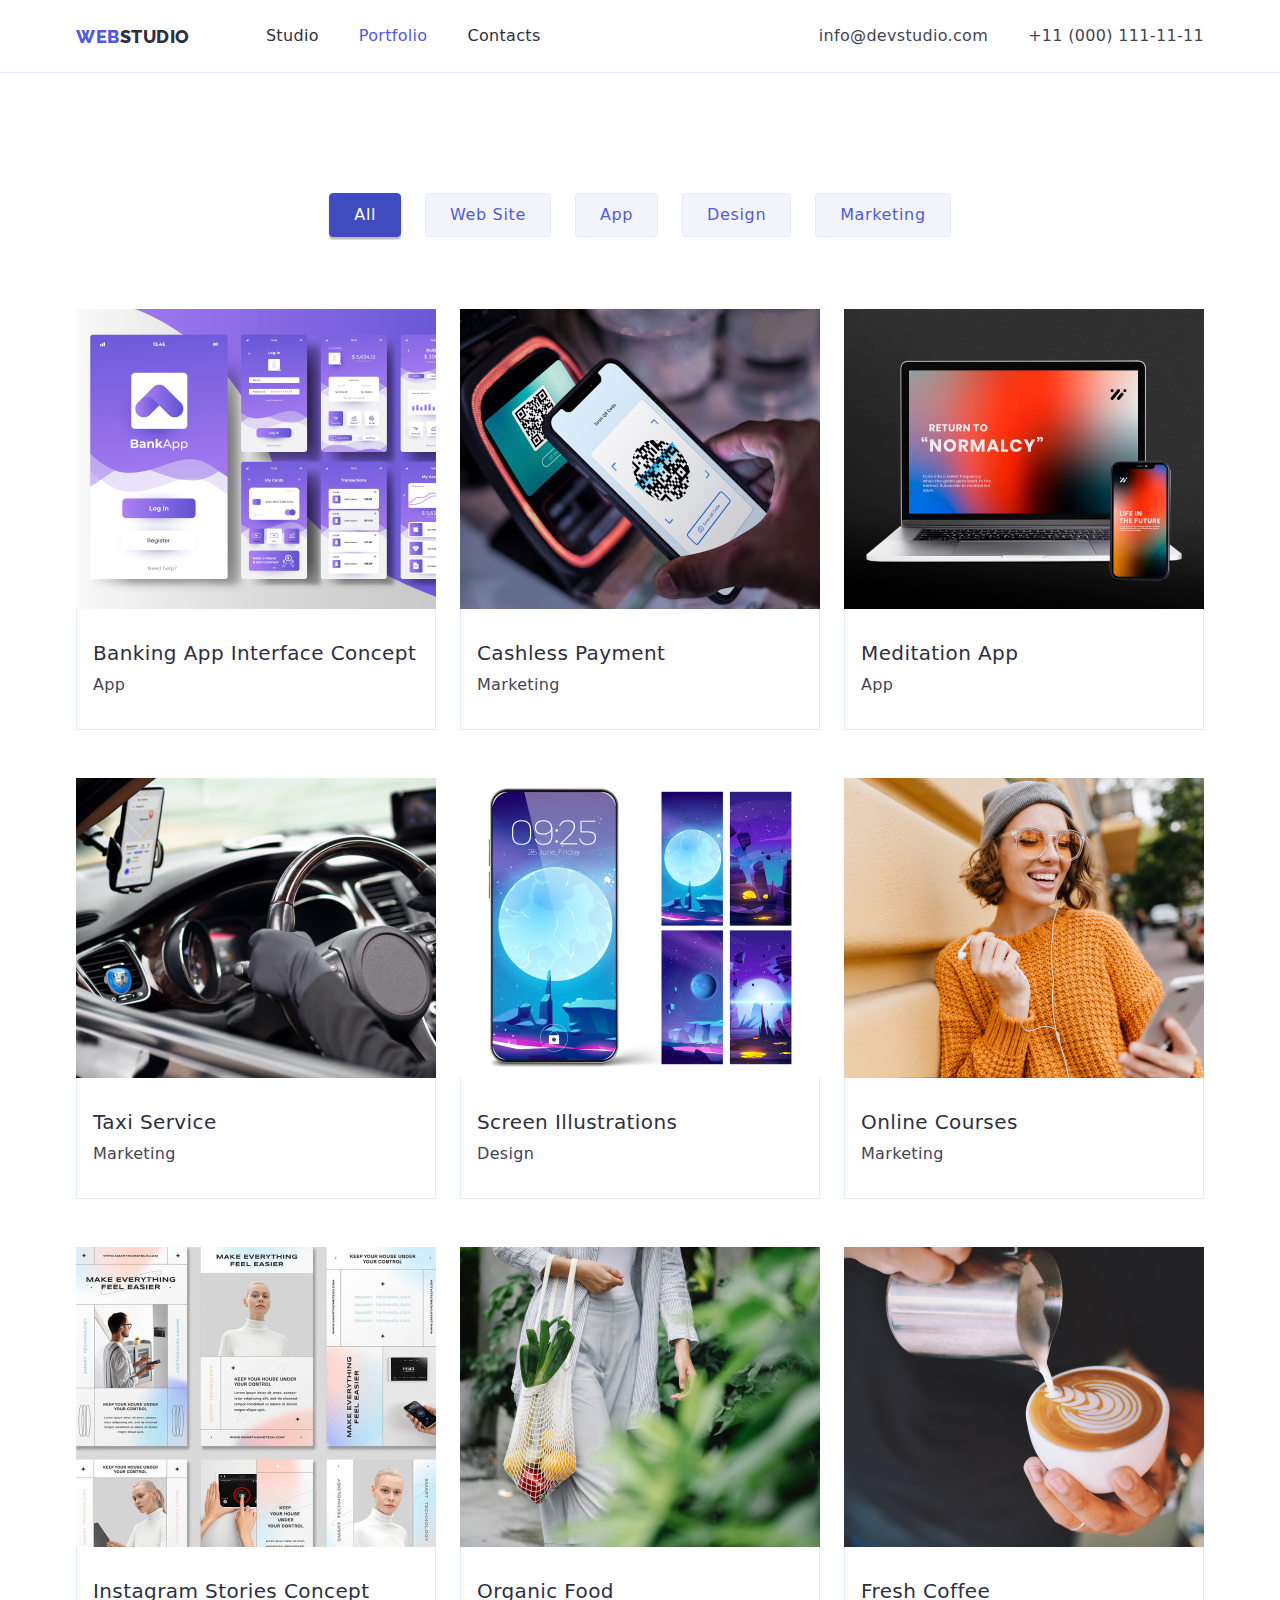
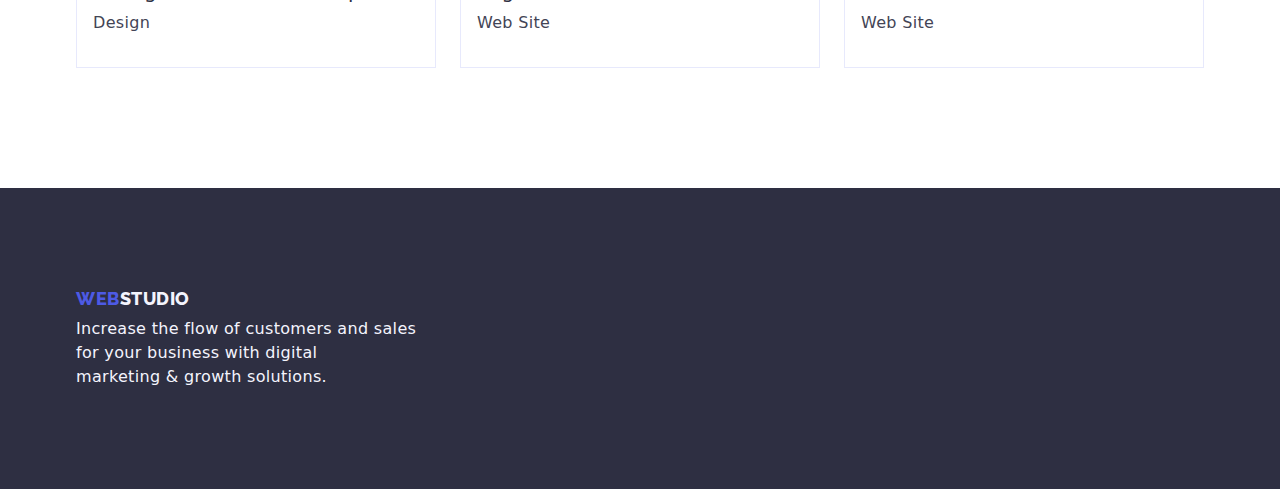
==== portfolio.html @ 50c2fc2b "Homework 4 draft" ====
<!DOCTYPE html>
<link lang="en">
<link>
   <meta charset="UTF-8">
   <meta name="viewport" content="width=device-width>, initial-scale=1.0">
   <title>Homework 3</title>
   <!--Fonts-->
       <!--CSS-->
   <link rel="stylesheet" href="./css/styles.css"/>
   <link href="https://fonts.googleapis.com/css2?family=Raleway:wght@800&family=Roboto:wght@400;500;700;900&display=swap" rel="stylesheet"/>
   <link rel="stylesheet" href="https://cdnjs.cloudflare.com/ajax/libs/modern-normalize/2.0.0/modern-normalize.min.css"/>
</head>
<body>
    <!-- header part-->
    <body>
    <!--header part-->
    <header class="header header-container">
        <div class="container header-container">
         <!--navigation part-->
            <nav class="header-navigation">
            <a class="header-logo links" href="./index.html" class="link-logo">
            <span class="web-logo">WEB</span><span class="studio-logo">STUDIO</span>
        </a> 

        <ul class="header-list lists">
            <li class="header-item">
                <a class="header-link links" href="./index.html">Studio</a></li>
            <li class="header-item">
                <a class="header-link links current" href="./portfolio.html">Portfolio</a></li>
            <li class="header-item">
                <a class="header-link links" href="#">Contacts</a></li>
        </ul>
    </nav>

   <ul class="header-contact lists">
       <li>
           <a class="header-contacts-link links" href="mailto:info@devstudio.com">info@devstudio.com</a>
       </li>
       <li>
           <a class="header-contacts-link links" href="tel:+110001111111">+11 (000) 111-11-11</a>
       </li>
    </ul>
 </div>
</header>

<!--main section part-->
<main>
   <section class="section">
    <div class="container filter-container">
        <ul class="filter lists">
               <li><button class="filter-item currently" type="button">All</button></li>
               <li><button class="filter-item" type="button">Web Site</button></li>
               <li><button class="filter-item" type="button">App</button></li>
               <li><button class="filter-item" type="button">Design</button></li>
               <li><button class="filter-item" type="button">Marketing</button></li>
        </ul>
        <ul class="portfolio lists">
            <li class="portfolio-item">
                <img src="./images/project-card-1.jpg" alt="Banking App Interface" width="360" height="300"/>
                <div class="portfolio-description">
                    <h3 class="portfolio-title titles">Banking App Interface Concept</h3>
                    <p class="portfolio-bottom-text bottom-text">App</p>
                </div>
            </li>
            <li class="portfolio-item">
                <img src="./images/project-card-2.jpg" alt="Cashless Payment" width="360" height="300"/>
                <div class="portfolio-description">
                    <h3 class="portfolio-title titles">Cashless Payment</h3>
                    <p class="portfolio-bottom-text bottom-text">Marketing</p>
                </div>
            </li>
             <li class="portfolio-item">
                <img src="./images/project-card-3.jpg" alt="Meditation App" width="360" height="300"/>
                <div class="portfolio-description">
                    <h3 class="portfolio-title titles">Meditation App</h3>
                    <p class="portfolio-bottom-text bottom-text">App</p>
                </div>
            </li>

            <li class="portfolio-item">
                <img src="./images/project-card-4.jpg" alt="Taxi Service" width="360" height="300"/>
                <div class="portfolio-description">
                    <h3 class="portfolio-title titles">Taxi Service</h3>
                    <p class="portfolio-bottom-text bottom-text">Marketing</p>
                </div>
            </li>
            <li class="portfolio-item">
                <img src="./images/project-card-5.jpg" alt="Screen Illustrations" width="360" height="300"/>
                <div class="portfolio-description">
                    <h3 class="portfolio-title titles">Screen Illustrations</h3>
                    <p class="portfolio-bottom-text bottom-text">Design</p>
                </div>
            </li>
            <li class="portfolio-item">
                <img src="./images/project-card-6.jpg" alt="Online Courses" width="360 height=300"/>
                <div class="portfolio-description">
                    <h3 class="portfolio-title titles">Online Courses</h3>
                    <p class="portfolio-bottom-text bottom-text">Marketing</p>
                </div>
            </li>

            <li class="portfolio-item">
                <img src="./images/project-card-7.jpg" alt="Instagram Stories Concept" width="360" height="300"/>
                <div class="portfolio-description">
                    <h3 class="portfolio-title titles">Instagram Stories Concept</h3>
                    <p class="portfolio-bottom-text bottom-text">Design</p>
                </div>
            </li>
            <li class="portfolio-item">
                <img src="./images/project-card-8.jpg" alt="Organic Food" width="360" height="300"/>
                <div class="portfolio-description">
                    <h3 class="portfolio-title titles">Organic Food</h3>
                    <p class="portfolio-bottom-text bottom-text">Web Site</p>
                </div>
            </li> 
            <li class="portfolio-item">
                <img src="./images/project-card-9.jpg" alt="Fresh Coffee" width="360" height="300"/>
                <div class="portfolio-description">
                    <h3 class="portfolio-title titles">Fresh Coffee</h3>
                    <p class="portfolio-bottom-text bottom-text">Web Site</p>
                </div>
            </li>
        </ul>
        </div>
       </section>
       </main>

       <!--This is the footer-->
       <footer class="footer-section">
        <div class="container footer-container">
           <a class="header-logo links" href="./index.html">
              <span class="web-logo">WEB</span><span class="studio-logo2">STUDIO</span>
           </a>
           <div class="footer-text">
           <p class="footer-bottom-text bottom-text">
            Increase the flow of customers and sales <br> for your business with digital <br> marketing & growth solutions.
           </p>
           </div>
        </div>
    </footer>
</body>
</html>
---- css/styles.css ----
:root {
    --iriscolor: #4d5ae5; 
    --navyblue: #2e2f42;
    --navcolor: black;
    --oceancolor: #404bbf;
    --whitecolor: white;
    --slatecolor: #434455;
    --cornflower: #e7e9fc;
    --cloudcolor: #f4f4fd;
    --greencolor; #31d0aa;
    --lightslatecolor: #8e8f99;
    --navybluemodalcolor: #2e2f42;
    --greycolor: #2e2f42;
    --dairycolor: #fcfcfc;
}

body {
    font-family: 'Roboto';
    font-size: 16px;
    font-style: normal;
    font-weight: 400;
    line-height: 24px;
    letter-spacing: 0.32px;
}

img {
    display: block;
    max-width: 100%;
    height: auto;
}

h1,
h2,
h3,
h4,
h5,
h6,
p,
ul {
    margin: 0;
    padding: 0;
}

.lists {
    list-style-type: none;
    padding: 0;
}

.links {
    text-decoration: none;
}

.web-logo {
    color: var(--iriscolor);
}

.studio-logo {
    color: var(--navyblue);
}

.studio-logo2 {
    color: var(--cloudcolor);
}

.studio-footer {
    color: var(--cloudcolor);
}

.header {
    border-bottom: 1px solid var(--cornflower, #e7e9fc);
}

.container {
    margin: 0 auto;
    width: 1158px;
    padding: 0 15px;
}

.header-logo {
    color: var(--navyblue, #2e2f42);
    font-family: Raleway;
    font-size: 18px;
    font-weight: 800;
    line-height: 21px;
    letter-spacing: 0.54px;
    text-transform: uppercase;
}

.header-container {
    display: flex;
    justify-content: space-between;
}

.header-contacts-link {
    color: var(--slatecolor);
    padding: 24px 0;
    display: block;
}

.header-contacts-link:hover,
.header-contacts-link:focus {
    color: var(--oceancolor);
}

.header-link {
    color: var(--navyblue);
    font-weight: 500;
    letter-spacing: 0.32px;
    padding: 24px 0;
    display: block;
}

.header-link:hover,
.header-link:focus,
.header-link:active {
  color: var(--oceancolor);
}

.current {
    color: var(--iriscolor);
}

.section {
    padding: 120px 0;
}

.section-no-top-padding {
    padding-top: 0;
}

.hero-title {
    color: var(--whitecolor);
    font-size: 56px;
    font-weight: 700;
    line-height: 60px;
    letter-spacing: 1.12px;
    margin-bottom: 48px;
}

.hero-section {
    text-align: center;
    display: flex;
    align-items: center;
    justify-content: center;
    background-color: var(--navyblue);
    padding: 188px 0;
}

.hero-button {
    cursor: pointer;
    background-color: var(--iriscolor, #4d5ae5);
    color: var(--whitecolor);
    font-family: inherit;
    font-size: 16px;
    font-weight: 500;
    letter-spacing: 0.64px;
    border: none;
    border-radius: 4px;
    box-shadow: 0px 4px 4px 0px rgba(0, 0, 0, 0.15);
    padding: 16px 32px;
}

.hero-button:hover, 
.hero-button:focus {
    background-color: var(--oceancolor);
}

.header-navigation {
    display: flex;
    align-items: center;
}

.header-list {
    display: flex;
    gap: 40px;
    margin-left: 76px;
}

.header-contact {
    display: flex;
    gap: 40px;
}

.titles {
    color: var(--navyblue);
    font-size: 20px;
    font-weight: 500;
    letter-spacing: 0.4px;
    margin-bottom: 8px;
}

.bottom-text {
    color: var(--slatecolor);
}

.section-grey {
    background-color: var(--cloudcolor);
}

.footer-section {
    background-color: var(--navyblue);
    padding: 100px 0;
  }
  
.footer-bottom-text {
    color: var(--cloud, #f4f4fd);
    margin-top: 8px;
  }
  
.footer-container {
    display: flex;
    justify-content: center;
    flex-direction: column;
  }

.section-title {
    color: var(--navyblue, #2e2f42);
    text-align: center;
    font-size: 36px;
    font-weight: 700;
    line-height: 40px;
    letter-spacing: 0.72px;
    text-transform: capitalize;
    margin-bottom: 72px;
}

.filter-item {
    padding: 12px 24px;
    cursor: pointer;
    background: var(--cloudcolor);
    color: var(--iriscolor);
    font-family: inherit;
    font-size: 16px;
    font-weight: 500;
    letter-spacing: 0.64px;
    border-radius: 4px;
    border: 1px solid var(--cornflower, #e7e9fc);
}

.currently {
    background: var(--oceancolor);
    box-shadow: 0px 2px 2px 0px rgba(0, 0, 0, 0.12),
    0px 2px 1px 0px rgba(0, 0, 0, 0.08), 0px 3px 1px 0px rgba(0, 0, 0, 0.1);
    color: var(--whitecolor);
    border-color: var(--oceancolor);
}

.filter-item:hover {
    background: var(--oceancolor);
    border-color: var(--oceancolor);
    color: var(--whitecolor);
    box-shadow: 0px 2px 2px 0px rgba(0, 0, 0, 0.12),
    0px 2px 1px 0px rgba(0, 0, 0, 0.08), 0px 3px 1px 0px rgba(0, 0, 0, 0.1);
}

.features-list {
    display: flex;
    gap: 20px;
}

.what-we-do-list {
    display: flex;
    justify-content: space-between;
}
    
.team-list {
    display: flex;
    gap: 24px;
    text-align: center;
}
.team-item {
    border-radius: 0px 0px 4px 4px;
    background: var(--whitecolor);
    box-shadow: 0px 2px 1px 0px rgba(46, 47, 66, 0.08),
      0px 1px 1px 0px rgba(46, 47, 66, 0.16),
      0px 1px 6px 0px rgba(46, 47, 66, 0.08);
  }
  
.card-content h3 {
    margin-bottom: 8px;
  }
  
.card-content {
    padding: 32px 0;
  }

.portfolio-page{
    background-color: var(--whitecolor);
}

.filter {
    margin-bottom: 72px;
    display: flex;
    justify-content: center;
    align-items: center;
    gap: 24px;
  }
  
.portfolio {
    display: flex;
    flex-wrap: wrap;
    gap: 48px 24px;
    justify-content: center;
    align-items: center;
  }
  
.portfolio-description {
    padding: 32px 16px;
    border: 1px solid var(--cornflower, #e7e9fc);
    border-top: none;
  }
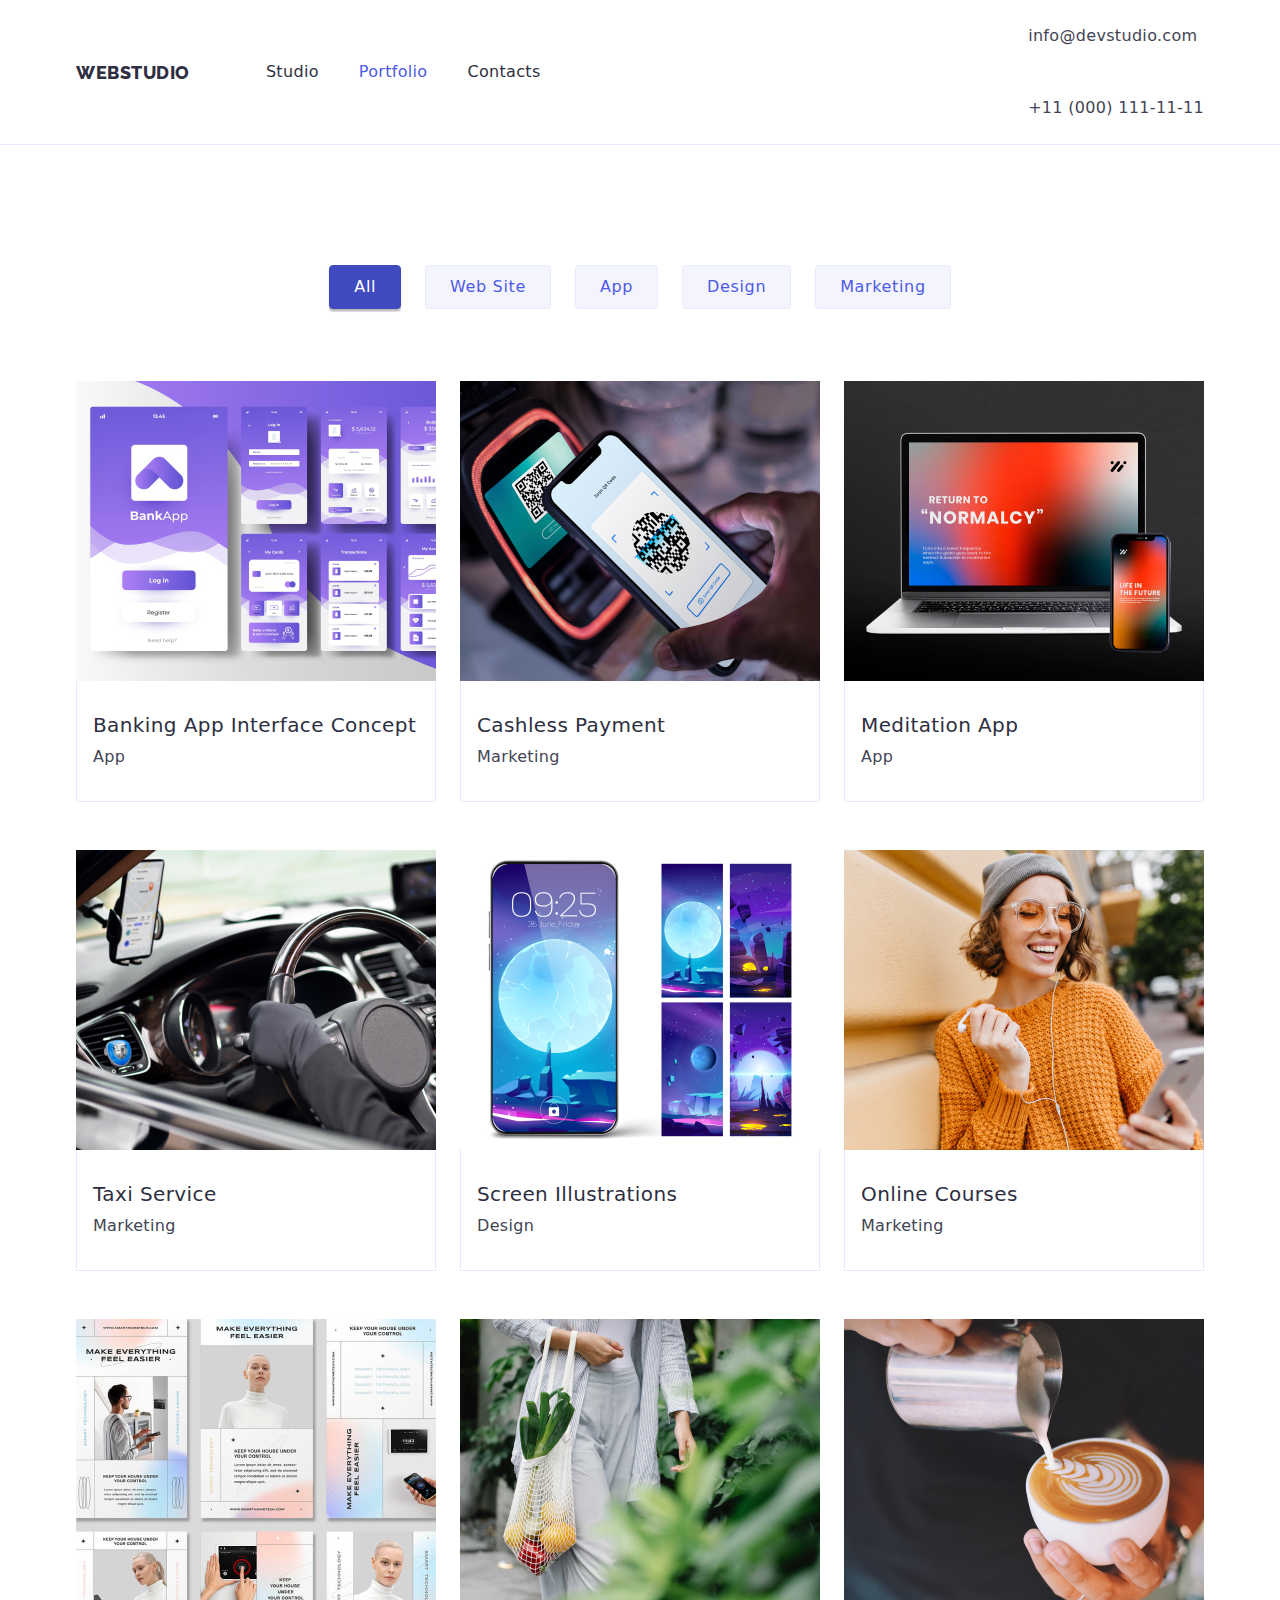
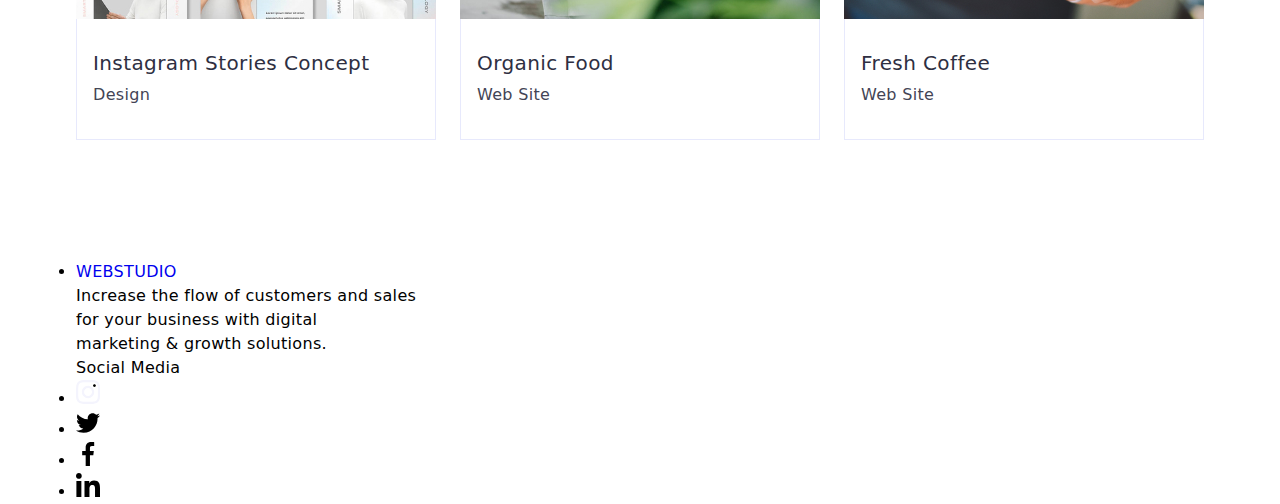
==== commit c6444ca6: "Homework 4 finalizing" ====
--- a/portfolio.html
+++ b/portfolio.html
@@ -3,7 +3,7 @@
 <link>
    <meta charset="UTF-8">
    <meta name="viewport" content="width=device-width>, initial-scale=1.0">
-   <title>Homework 3</title>
+   <title>Homework 4</title>
    <!--Fonts-->
        <!--CSS-->
    <link rel="stylesheet" href="./css/styles.css"/>
@@ -14,29 +14,29 @@
     <!-- header part-->
     <body>
     <!--header part-->
-    <header class="header header-container">
+    <header class="header">
         <div class="container header-container">
          <!--navigation part-->
             <nav class="header-navigation">
             <a class="header-logo links" href="./index.html" class="link-logo">
-            <span class="web-logo">WEB</span><span class="studio-logo">STUDIO</span>
+            <span class="header-logo-web">WEB</span><span class="header-logo-studio">STUDIO</span>
         </a> 
 
         <ul class="header-list lists">
-            <li class="header-item">
+            <li class="header-list-item">
                 <a class="header-link links" href="./index.html">Studio</a></li>
-            <li class="header-item">
+            <li class="header-list-item">
                 <a class="header-link links current" href="./portfolio.html">Portfolio</a></li>
-            <li class="header-item">
+            <li class="header-list-item">
                 <a class="header-link links" href="#">Contacts</a></li>
         </ul>
     </nav>
 
-   <ul class="header-contact lists">
-       <li>
+   <ul class="header-contacts lists">
+       <li class="header-contacts-item">
            <a class="header-contacts-link links" href="mailto:info@devstudio.com">info@devstudio.com</a>
        </li>
-       <li>
+       <li class="header-contacts-item">
            <a class="header-contacts-link links" href="tel:+110001111111">+11 (000) 111-11-11</a>
        </li>
     </ul>
@@ -126,16 +126,51 @@
        </main>
 
        <!--This is the footer-->
-       <footer class="footer-section">
-        <div class="container footer-container">
-           <a class="header-logo links" href="./index.html">
-              <span class="web-logo">WEB</span><span class="studio-logo2">STUDIO</span>
+       <footer class="footer">
+        <div class="footer-container container">
+            <div class="footer-logo-wrapper list">
+                <li class="footer-item">
+           <a href="./index.html" class="footer-logo links">
+              <span class="footer-logo-web">WEB</span><span class="footer-logo-studio">STUDIO</span>
            </a>
-           <div class="footer-text">
-           <p class="footer-bottom-text bottom-text">
+           <p class="footer-text text">
             Increase the flow of customers and sales <br> for your business with digital <br> marketing & growth solutions.
            </p>
            </div>
+           <div class="footer-socials">
+            <p class="footer-socials-text text">Social Media</p>
+            <ul class="footer-list list">
+                <li class="footer-socials-item">
+                    <a href="#" class="footer-socials-link">
+                        <svg class="footer-socials-svg" width="24" height="24">
+                            <use href="./images/icons.svg#instagram"></use>
+                        </svg>
+                    </a>
+                </li>
+
+                <li class="footer-socials-item">
+                    <a href="#" class="footer-socials-link">
+                        <svg class="footer-socials-svg" width="24" height="24">
+                            <use href="./images/icons.svg#twitter"></use>
+                        </svg>
+                    </a>
+                </li>
+
+                <li class="footer-socials-item">
+                    <a href="#" class="footer-socials-link">
+                        <svg class="footer-socials-svg" width="24" height="24">
+                            <use href="./images/icons.svg#facebook"></use>
+                        </svg>
+                    </a>
+                </li>
+
+                <li class="footer-socials-item">
+                    <a href="#" class="footer-socials-link">
+                        <svg class="footer-socials-svg" width="24" height="24">
+                            <use href="./images/icons.svg#linkedin"></use>
+                        </svg>
+                    </a>
+                </li>
         </div>
     </footer>
 </body>
--- a/css/styles.css
+++ b/css/styles.css
@@ -23,22 +23,28 @@
     letter-spacing: 0.32px;
 }
 
-img {
-    display: block;
-    max-width: 100%;
-    height: auto;
-}
-
+p,
 h1,
 h2,
 h3,
 h4,
 h5,
-h6,
-p,
-ul {
+h6 {
+    margin: 0;
+}
+ul,
+ol {
     margin: 0;
     padding: 0;
+}
+img {
+    display: block;
+}
+
+.container {
+    width: 1158px;
+    padding: 0 15px;
+    margin: 0 auto;
 }
 
 .lists {
@@ -67,19 +73,21 @@
 }
 
 .header {
+    background-color: var(--whitecolor);
     border-bottom: 1px solid var(--cornflower, #e7e9fc);
 }
 
-.container {
-    margin: 0 auto;
-    width: 1158px;
-    padding: 0 15px;
+.header-container {
+    display: flex;
+    align-items: center;
+    justify-content: space-between;
 }
 
 .header-logo {
     color: var(--navyblue, #2e2f42);
-    font-family: Raleway;
+    font-family: "Raleway", sans-serif;
     font-size: 18px;
+    font-style: normal;
     font-weight: 800;
     line-height: 21px;
     letter-spacing: 0.54px;
@@ -138,12 +146,17 @@
 }
 
 .hero-section {
-    text-align: center;
-    display: flex;
-    align-items: center;
-    justify-content: center;
-    background-color: var(--navyblue);
-    padding: 188px 0;
+    padding-top: 188px;
+    padding-bottom: 188px;
+    background-image: linear-gradient(
+        to right,
+        rgba(46, 47, 66, 0.7),
+        rgba(46, 47, 66, 0.7)
+    ),
+    url(../images/hero-bg.png);
+    background-repeat: no-repeat;
+    background-position: center;
+    background-size: cover;
 }
 
 .hero-button {
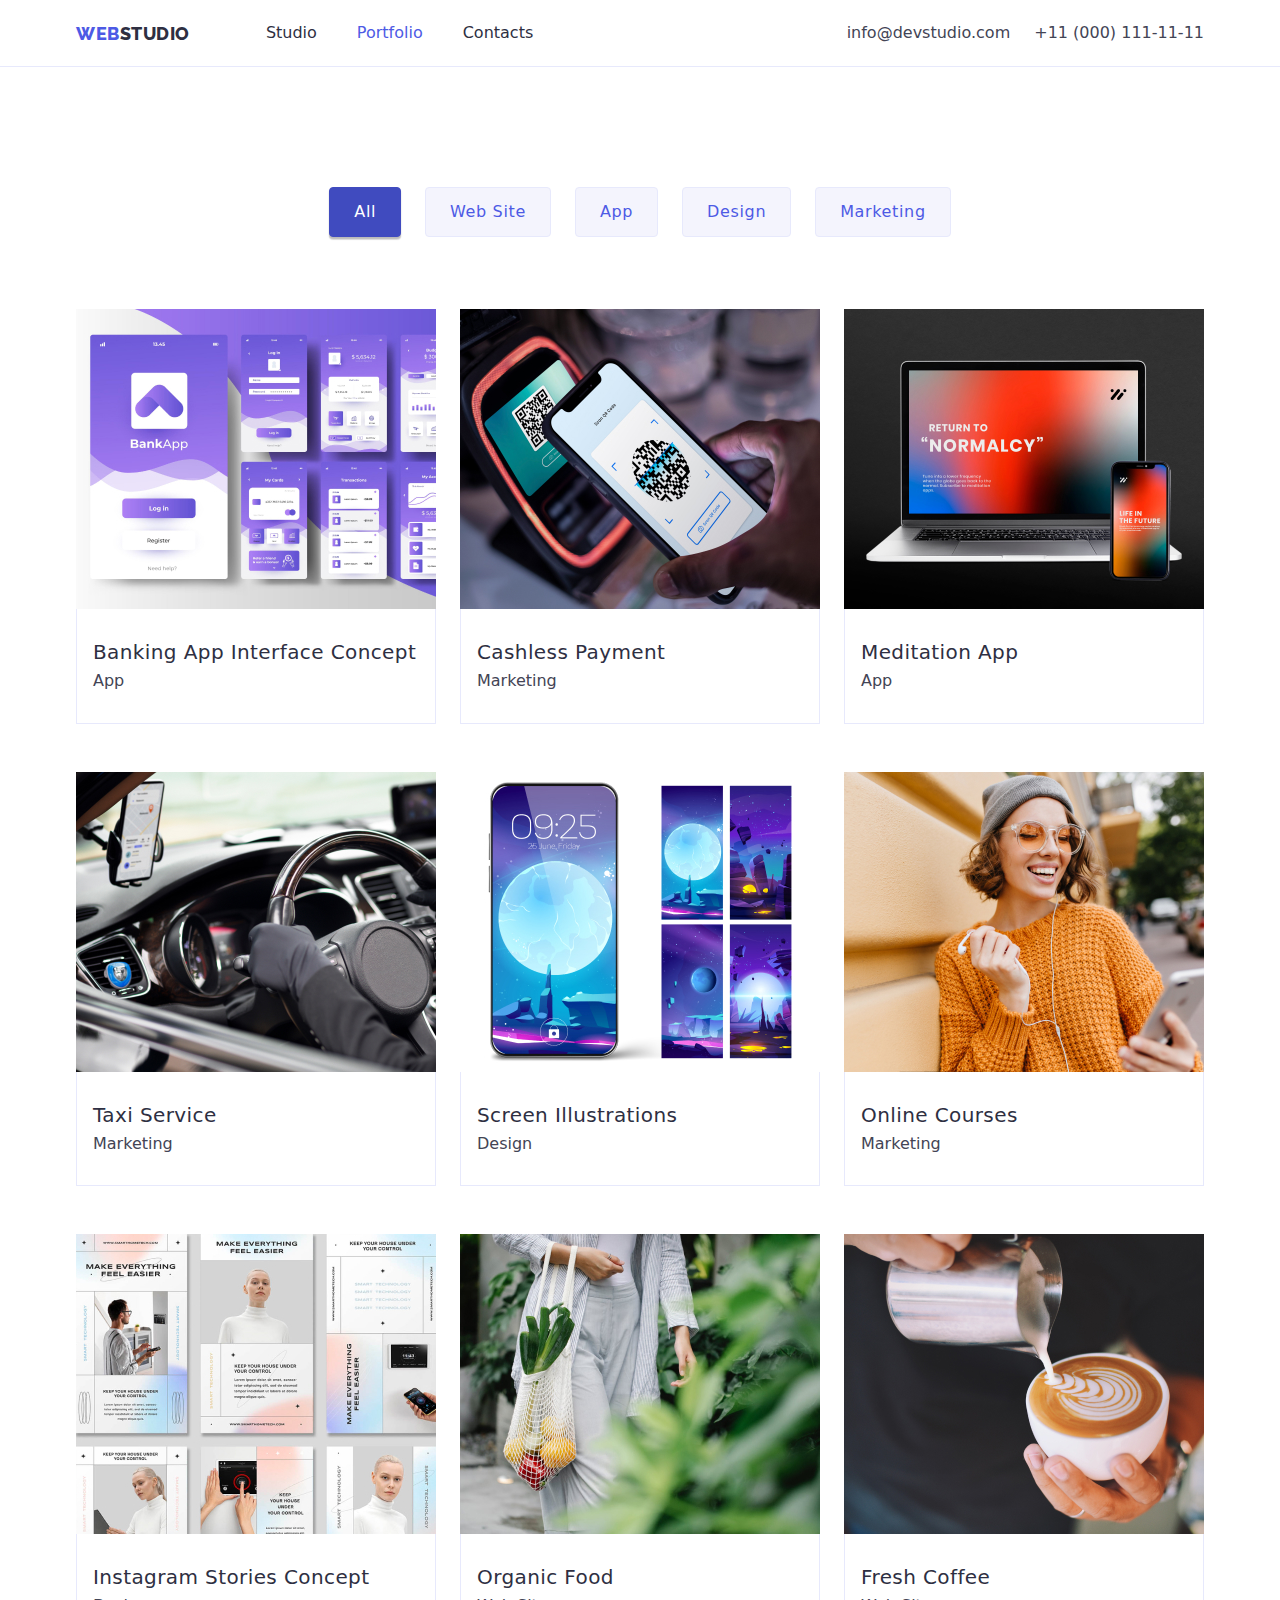
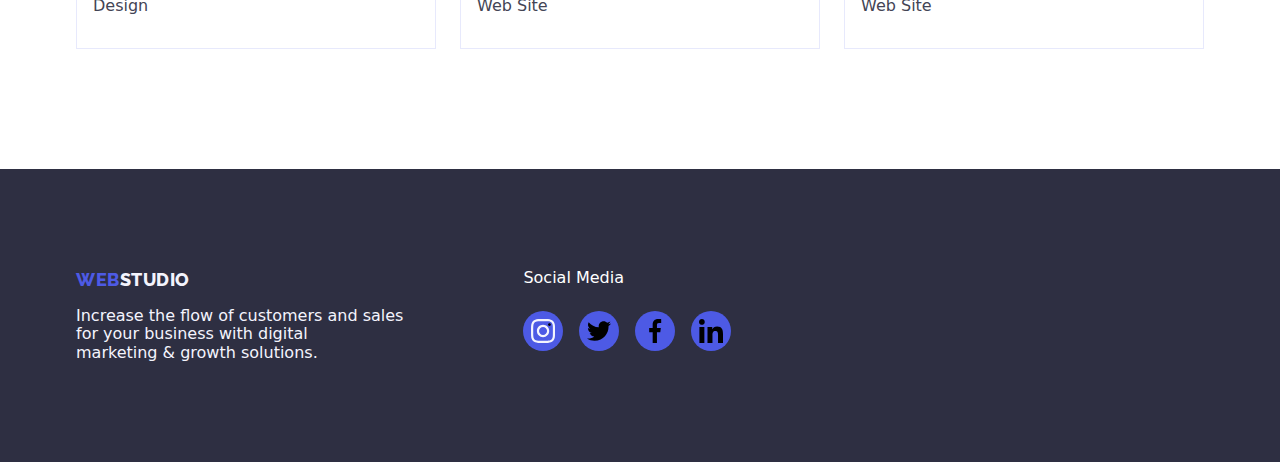
==== commit 71ddb81e: "Homework 4 output" ====
--- a/portfolio.html
+++ b/portfolio.html
@@ -18,26 +18,26 @@
         <div class="container header-container">
          <!--navigation part-->
             <nav class="header-navigation">
-            <a class="header-logo links" href="./index.html" class="link-logo">
-            <span class="header-logo-web">WEB</span><span class="header-logo-studio">STUDIO</span>
+            <a class="header-logo link" href="./index.html" class="link-logo">
+            <span class="header-logo-web">WEB</span>STUDIO
         </a> 
 
-        <ul class="header-list lists">
+        <ul class="header-list list">
             <li class="header-list-item">
-                <a class="header-link links" href="./index.html">Studio</a></li>
+                <a class="header-link link" href="./index.html">Studio</a></li>
             <li class="header-list-item">
-                <a class="header-link links current" href="./portfolio.html">Portfolio</a></li>
+                <a class="header-link link current" href="./portfolio.html">Portfolio</a></li>
             <li class="header-list-item">
-                <a class="header-link links" href="#">Contacts</a></li>
+                <a class="header-link link" href="#">Contacts</a></li>
         </ul>
     </nav>
 
-   <ul class="header-contacts lists">
+   <ul class="header-contacts list">
        <li class="header-contacts-item">
-           <a class="header-contacts-link links" href="mailto:info@devstudio.com">info@devstudio.com</a>
+           <a class="header-contacts-link link" href="mailto:info@devstudio.com">info@devstudio.com</a>
        </li>
        <li class="header-contacts-item">
-           <a class="header-contacts-link links" href="tel:+110001111111">+11 (000) 111-11-11</a>
+           <a class="header-contacts-link link" href="tel:+110001111111">+11 (000) 111-11-11</a>
        </li>
     </ul>
  </div>
@@ -47,78 +47,96 @@
 <main>
    <section class="section">
     <div class="container filter-container">
-        <ul class="filter lists">
-               <li><button class="filter-item currently" type="button">All</button></li>
-               <li><button class="filter-item" type="button">Web Site</button></li>
-               <li><button class="filter-item" type="button">App</button></li>
-               <li><button class="filter-item" type="button">Design</button></li>
-               <li><button class="filter-item" type="button">Marketing</button></li>
+        <ul class="filters-list list">
+               <li class="filters-item"><button class="filters-button filters-currently button" type="button">All</button></li>
+               <li class="filters-item"><button class="filters-button button" type="button">Web Site</button></li>
+               <li class="filters-item"><button class="filters-button button" type="button">App</button></li>
+               <li class="filters-item"><button class="filters-button button" type="button">Design</button></li>
+               <li class="filters-item"><button class="filters-button button" type="button">Marketing</button></li>
         </ul>
-        <ul class="portfolio lists">
-            <li class="portfolio-item">
+        <ul class="services-list list">
+            <li class="services-item">
+              <a class="services-link link" href="#">
                 <img src="./images/project-card-1.jpg" alt="Banking App Interface" width="360" height="300"/>
-                <div class="portfolio-description">
-                    <h3 class="portfolio-title titles">Banking App Interface Concept</h3>
-                    <p class="portfolio-bottom-text bottom-text">App</p>
+                <div class="services-title-wrap">
+                    <h3 class="services-title title">Banking App Interface Concept</h3>
+                    <p class="services-text text">App</p>
                 </div>
+              </a>
             </li>
-            <li class="portfolio-item">
+            <li class="services-item">
+              <a class="services-link link" href="#">
                 <img src="./images/project-card-2.jpg" alt="Cashless Payment" width="360" height="300"/>
-                <div class="portfolio-description">
-                    <h3 class="portfolio-title titles">Cashless Payment</h3>
-                    <p class="portfolio-bottom-text bottom-text">Marketing</p>
+                <div class="services-title-wrap">
+                    <h3 class="services-title title">Cashless Payment</h3>
+                    <p class="services-text text">Marketing</p>
                 </div>
+              </a>
             </li>
-             <li class="portfolio-item">
+             <li class="services-item">
+              <a class="services-link link" href="#">
                 <img src="./images/project-card-3.jpg" alt="Meditation App" width="360" height="300"/>
-                <div class="portfolio-description">
-                    <h3 class="portfolio-title titles">Meditation App</h3>
-                    <p class="portfolio-bottom-text bottom-text">App</p>
+                <div class="services-title-wrap">
+                    <h3 class="services-title title">Meditation App</h3>
+                    <p class="services-text text">App</p>
                 </div>
+              </a>
             </li>
 
-            <li class="portfolio-item">
+            <li class="services-item">
+              <a class="services-link link" href="#">
                 <img src="./images/project-card-4.jpg" alt="Taxi Service" width="360" height="300"/>
-                <div class="portfolio-description">
-                    <h3 class="portfolio-title titles">Taxi Service</h3>
-                    <p class="portfolio-bottom-text bottom-text">Marketing</p>
+                <div class="services-title-wrap">
+                    <h3 class="services-title title">Taxi Service</h3>
+                    <p class="services-text text">Marketing</p>
                 </div>
+            </a>
             </li>
-            <li class="portfolio-item">
+            <li class="services-item">
+                <a class="services-link link" href="#">
                 <img src="./images/project-card-5.jpg" alt="Screen Illustrations" width="360" height="300"/>
-                <div class="portfolio-description">
-                    <h3 class="portfolio-title titles">Screen Illustrations</h3>
-                    <p class="portfolio-bottom-text bottom-text">Design</p>
+                <div class="services-title-wrap">
+                    <h3 class="services-title title">Screen Illustrations</h3>
+                    <p class="services-text text">Design</p>
                 </div>
+                </a>
             </li>
-            <li class="portfolio-item">
+            <li class="services-item">
+                <a class="services-link link" href="#">
                 <img src="./images/project-card-6.jpg" alt="Online Courses" width="360 height=300"/>
-                <div class="portfolio-description">
-                    <h3 class="portfolio-title titles">Online Courses</h3>
-                    <p class="portfolio-bottom-text bottom-text">Marketing</p>
+                <div class="services-title-wrap">
+                    <h3 class="services-title title">Online Courses</h3>
+                    <p class="services-text text">Marketing</p>
                 </div>
+            </a>
             </li>
 
-            <li class="portfolio-item">
+            <li class="services-item">
+                <a class="services-link link" href="#">
                 <img src="./images/project-card-7.jpg" alt="Instagram Stories Concept" width="360" height="300"/>
-                <div class="portfolio-description">
-                    <h3 class="portfolio-title titles">Instagram Stories Concept</h3>
-                    <p class="portfolio-bottom-text bottom-text">Design</p>
+                <div class="services-title-wrap">
+                    <h3 class="services-title title">Instagram Stories Concept</h3>
+                    <p class="services-text text">Design</p>
                 </div>
+                </a>
             </li>
-            <li class="portfolio-item">
+            <li class="services-item">
+                <a class="services-link link" href="#">
                 <img src="./images/project-card-8.jpg" alt="Organic Food" width="360" height="300"/>
-                <div class="portfolio-description">
-                    <h3 class="portfolio-title titles">Organic Food</h3>
-                    <p class="portfolio-bottom-text bottom-text">Web Site</p>
+                <div class="services-title-wrap">
+                    <h3 class="services-title title">Organic Food</h3>
+                    <p class="services-text text">Web Site</p>
                 </div>
+            </a>
             </li> 
-            <li class="portfolio-item">
+            <li class="services-item">
+                <a class="services-link link" href="#">
                 <img src="./images/project-card-9.jpg" alt="Fresh Coffee" width="360" height="300"/>
-                <div class="portfolio-description">
-                    <h3 class="portfolio-title titles">Fresh Coffee</h3>
-                    <p class="portfolio-bottom-text bottom-text">Web Site</p>
+                <div class="services-title-wrap">
+                    <h3 class="services-title title">Fresh Coffee</h3>
+                    <p class="services-text text">Web Site</p>
                 </div>
+                </a>
             </li>
         </ul>
         </div>
@@ -130,8 +148,8 @@
         <div class="footer-container container">
             <div class="footer-logo-wrapper list">
                 <li class="footer-item">
-           <a href="./index.html" class="footer-logo links">
-              <span class="footer-logo-web">WEB</span><span class="footer-logo-studio">STUDIO</span>
+           <a href="./index.html" class="footer-logo link">
+              <span class="footer-logo-web">WEB</span>STUDIO
            </a>
            <p class="footer-text text">
             Increase the flow of customers and sales <br> for your business with digital <br> marketing & growth solutions.
--- a/css/styles.css
+++ b/css/styles.css
@@ -1,3 +1,5 @@
+/* CSS Variable */
+
 :root {
     --iriscolor: #4d5ae5; 
     --navyblue: #2e2f42;
@@ -14,15 +16,7 @@
     --dairycolor: #fcfcfc;
 }
 
-body {
-    font-family: 'Roboto';
-    font-size: 16px;
-    font-style: normal;
-    font-weight: 400;
-    line-height: 24px;
-    letter-spacing: 0.32px;
-}
-
+/* CSS Edit */
 p,
 h1,
 h2,
@@ -40,6 +34,7 @@
 img {
     display: block;
 }
+/* CSS Edit End */
 
 .container {
     width: 1158px;
@@ -47,40 +42,72 @@
     margin: 0 auto;
 }
 
-.lists {
-    list-style-type: none;
-    padding: 0;
-}
-
-.links {
+.body {
+    font-family: "Roboto", sans-serif;
+    font-size: 16px;
+    font-style: normal;
+    font-weight: 400;
+    line-height: 24px;
+    letter-spacing: 0.32px;
+}
+/* Styles */
+.list {
+    list-style: none;
+}
+
+.link {
     text-decoration: none;
-}
-
-.web-logo {
-    color: var(--iriscolor);
-}
-
-.studio-logo {
     color: var(--navyblue);
 }
 
-.studio-logo2 {
-    color: var(--cloudcolor);
-}
-
-.studio-footer {
-    color: var(--cloudcolor);
-}
+.button {
+    cursor: pointer;
+    background-color: var(--iriscolor);
+    font-size: 16px;
+    font-style: normal;
+    font-weight: 500;
+    line-height: 24px;
+    letter-spacing: 0.64px;
+    border-radius: 4px;
+}
+
+.section-title {
+    font-size: 36px;
+    font-style: normal;
+    font-weight: 700;
+    line-height: 40px;
+    letter-spacing: 0.72px;
+    text-transform: capitalize;
+}
+
+.title {
+    font-size: 20px;
+    font-weight: 500;
+    letter-spacing: 0.4px;
+}
+
+/* Header CSS */
 
 .header {
     background-color: var(--whitecolor);
-    border-bottom: 1px solid var(--cornflower, #e7e9fc);
+    border-bottom: 1px solid var(--cornflower);
 }
 
 .header-container {
     display: flex;
     align-items: center;
     justify-content: space-between;
+}
+
+.header-navigation {
+    display: flex;
+    align-items: center;
+}
+
+.header-list {
+    display: flex;
+    gap: 40px;
+    margin-left: 76px;
 }
 
 .header-logo {
@@ -94,9 +121,30 @@
     text-transform: uppercase;
 }
 
-.header-container {
-    display: flex;
-    justify-content: space-between;
+.header-logo:hover,
+.header-logo:focus {
+    color: var(--iriscolor);
+}
+
+.header-logo-web {
+    color: var(--iriscolor);
+}
+
+.header-link {
+    font-weight: 500;
+    display: block;
+    padding: 24px 0;
+}
+
+.header-link:hover,
+.header-link:focus,
+.current {
+    color: var(--iriscolor);
+}
+
+.header-contacts {
+    display: flex;
+    gap: 24px;
 }
 
 .header-contacts-link {
@@ -107,42 +155,19 @@
 
 .header-contacts-link:hover,
 .header-contacts-link:focus {
-    color: var(--oceancolor);
-}
-
-.header-link {
-    color: var(--navyblue);
-    font-weight: 500;
-    letter-spacing: 0.32px;
-    padding: 24px 0;
-    display: block;
-}
-
-.header-link:hover,
-.header-link:focus,
-.header-link:active {
-  color: var(--oceancolor);
-}
-
-.current {
-    color: var(--iriscolor);
-}
-
-.section {
-    padding: 120px 0;
-}
-
-.section-no-top-padding {
-    padding-top: 0;
-}
-
-.hero-title {
-    color: var(--whitecolor);
-    font-size: 56px;
-    font-weight: 700;
-    line-height: 60px;
-    letter-spacing: 1.12px;
-    margin-bottom: 48px;
+    color: var(--iriscolor);
+}
+
+/* Hero */
+
+.hero {
+    background-color: var(--navyblue);
+}
+
+.hero-container {
+    display: flex;
+    flex-direction: column;
+    align-items: center;
 }
 
 .hero-section {
@@ -159,76 +184,64 @@
     background-size: cover;
 }
 
+.hero-title {
+    color: var(--whitecolor);
+    font-size: 56px;
+    font-weight: 700;
+    line-height: 60px;
+    letter-spacing: 1.12px;
+    text-align: center;
+    margin-bottom: 48px;
+}
+
+.hero-section-button {
+    display: flex;
+    align-items: center;
+}
+
 .hero-button {
-    cursor: pointer;
-    background-color: var(--iriscolor, #4d5ae5);
     color: var(--whitecolor);
     font-family: inherit;
-    font-size: 16px;
-    font-weight: 500;
-    letter-spacing: 0.64px;
-    border: none;
-    border-radius: 4px;
+    border: 0;
     box-shadow: 0px 4px 4px 0px rgba(0, 0, 0, 0.15);
     padding: 16px 32px;
+    align-items: center;
+    gap: 10px;
 }
 
 .hero-button:hover, 
 .hero-button:focus {
     background-color: var(--oceancolor);
-}
-
-.header-navigation {
-    display: flex;
-    align-items: center;
-}
-
-.header-list {
-    display: flex;
-    gap: 40px;
-    margin-left: 76px;
-}
-
-.header-contact {
-    display: flex;
-    gap: 40px;
-}
-
-.titles {
-    color: var(--navyblue);
-    font-size: 20px;
-    font-weight: 500;
-    letter-spacing: 0.4px;
-    margin-bottom: 8px;
-}
-
-.bottom-text {
-    color: var(--slatecolor);
-}
-
-.section-grey {
-    background-color: var(--cloudcolor);
-}
-
-.footer-section {
-    background-color: var(--navyblue);
-    padding: 100px 0;
-  }
-  
-.footer-bottom-text {
-    color: var(--cloud, #f4f4fd);
-    margin-top: 8px;
-  }
-  
-.footer-container {
-    display: flex;
-    justify-content: center;
-    flex-direction: column;
-  }
+    box-shadow: 0px 4px 4px 0px rgba(0, 0, 0, 0.15);
+}
+
+/* Sections CSS */
+.section {
+    padding-top: 120px;
+    padding-bottom: 120px;
+    background-color: var(--whitecolor);
+}
+
+.section-list-wrap {
+    display: flex;
+    flex-direction: column;
+}
+
+.section-list {
+    display: flex;
+    gap: 24px;
+    justify-content: space-evenly;
+}
+
+.section-list-container {
+    display: flex;
+    justify-content: space-evenly;
+}
 
 .section-title {
     color: var(--navyblue, #2e2f42);
     text-align: center;
+    font-style: normal;
     font-size: 36px;
     font-weight: 700;
     line-height: 40px;
@@ -237,20 +250,275 @@
     margin-bottom: 72px;
 }
 
+.section-no-top-padding {
+    padding-top: 0;
+}
+
+.section-item-title {
+    color: var(--navyblue);
+    justify-content: center;
+}
+
+.section-item-name {
+    display: flex;
+    width: 100%;
+    flex-direction: column;
+    justify-content: space-evenly;
+    align-items: center;
+    gap: 8px;
+    margin-bottom: 8px;
+}
+
+.section-item-position {
+    display: flex;
+    flex-direction: column;
+    justify-content: center;
+    align-items: center;
+}
+
+.section-list-item {
+    background-color: var(--whitecolor);
+    border-radius: 0px 0px 4px 4px;
+    box-shadow: 0px 2px 1px 0px rgba(46, 47, 66, 0.08),
+    0px 1px 1px 0px rgba(46, 47, 66, 0.16),
+    0px 1px 6px 0px rgba(46, 47, 66, 0.08);
+}
+
+.benefits-svg-box {
+    width: 264px;
+    height: 112px;
+    background-color: var(--cloudcolor);
+    display: flex;
+    justify-content: center;
+    align-items: center;
+    border-radius: 4px;
+    margin-bottom: 8px;
+}
+
+.team-social-list {
+    display: flex;
+    justify-content: center;
+    gap: 24px;
+    margin-top: 8px;
+}
+
+.team-social-item {
+    width: 40px;
+    height: 40px;
+}
+
+.team-social-link {
+    width: 100%;
+    height: 100%;
+    border-radius: 50%;
+    display: flex;
+    align-items: center;
+    justify-content: center;
+    background-color: var(--iriscolor);
+    color: var(--cloudcolor);
+}
+
+.team-social-link:hover, 
+.team-social-link:focus {
+    background-color: var(--oceancolor);
+}
+
+.team-social-svg {
+    fill: currentColor;
+}
+
+.team-container {
+    flex-direction: column;
+    justify-content: center;
+    align-items: center;
+    gap: 32px;
+}
+
+.section-item-wrap {
+    padding-top: 32px;
+    padding-bottom: 32px;
+    gap: 32px;
+    width: 100%;
+    text-align: center;
+}
+
+.section-grey {
+    background-color: var(--cloudcolor);
+}
+
+.section-item {
+    background-color: var(--whitecolor);
+    display: flex;
+    width: calc((100% - 40px) / 3);
+    flex-direction: column;
+    align-items: flex-start;
+    gap: 8px;
+}
+
+.section-item-name {
+    color: var(--navyblue);
+}
+
+.section-item-position {
+    color: var(--slatecolor);
+}
+
+/* Customers */
+
+.customers-title {
+    color: var(--navyblue);
+    display: flex;
+    justify-content: center;
+    align-items: center;
+}
+
+.customers-list {
+    display: flex;
+    gap: 24px;
+}
+
+.customers-item {
+    /* width: calc((100% - 120px) / 6); */
+    /* flex-basis: calc((100% - 120px) / 6); */
+    width: 168px;
+    height: 88px;
+  }
+
+.customers-link {
+    width: 100%;
+    height: 100%;
+    border: 1px solid #8e8f99;
+    border-radius: 5px;
+    display: flex;
+    justify-content: center;
+    align-items: center;
+    color: #8e8f99;
+}
+
+.customers-link:hover,
+.customers-link:focus {
+    border-color: var(--oceancolor);
+    color: var(--oceancolor);
+}
+
+.customers-svg {
+    width: 104px;
+    height: 56px;
+    fill: currentColor;
+}
+
+/* Footer CSS */
+.footer {
+    background-color: var(--navyblue);
+    padding-top: 100px;
+    padding-bottom: 100px;
+  }
+
+.footer-container {
+    display: flex;
+    align-items: flex-start;
+  }
+
+.footer-logo {
+    color: var(--cloudcolor);
+    font-family: "Raleway";
+    font-size: 18px;
+    font-style: normal;
+    font-weight: 800;
+    line-height: 21px;
+    letter-spacing: 0.54px;
+    text-transform: uppercase;
+}
+
+.footer-logo:hover,
+.footer-logo:focus {
+    color: var(--iriscolor);
+}
+
+.footer-logo-web {
+    color: var(--iriscolor);
+}
+
+
+.footer-text {
+    color: var(--cloudcolor);
+    margin-top: 17px;
+}
+
+.footer-list {
+    flex-wrap: wrap;
+    display: flex;
+    gap: 16px;
+    margin-top: 16px;
+}
+
+.footer-socials {
+    margin-left: 120px;
+}
+
+.footer-socials-text {
+    color: var(--whitecolor);
+    display: flex;
+}
+
+.footer-socials-item {
+    width: 40px;
+    height: 40px;
+}
+
+.footer-socials-link {
+    width: 100%;
+    height: 100%;
+    border-radius: 50%;
+    display: flex;
+    align-items: center;
+    justify-content: center;
+    background-color: var(--iriscolor);
+    margin-top: 8px;
+}
+
+.footer-socials-link:hover,
+.footer-socials-link:focus {
+    background-color: #31d0aa;
+}
+
+.footer-socials-svg {
+    fill: varr(--cloudcolor);
+}
+
+/* Portfolio CSS */
+
+/* Filters */
+.filters-container {
+    display: flex;
+    flex-direction: column;
+    justify-content: flex-start;
+    align-items: center;
+}
+
+.filters-list {
+    display: flex;
+    gap: 24px;
+    margin-bottom: 72px;
+    justify-content: center;
+}
+
 .filter-item {
+    display: inline-flex;
+}
+
+.filters-button {
+    color: var(--iriscolor);
+    background-color: var(--cloudcolor);
+    border-radius: 4px;
+    border: 1px solid var(--cornflower);
+    font-family: inherit;
     padding: 12px 24px;
-    cursor: pointer;
-    background: var(--cloudcolor);
-    color: var(--iriscolor);
-    font-family: inherit;
-    font-size: 16px;
-    font-weight: 500;
-    letter-spacing: 0.64px;
-    border-radius: 4px;
-    border: 1px solid var(--cornflower, #e7e9fc);
-}
-
-.currently {
+}
+
+.filters-button:hover,
+.filters-button:focus,
+.filters-currently {
     background: var(--oceancolor);
     box-shadow: 0px 2px 2px 0px rgba(0, 0, 0, 0.12),
     0px 2px 1px 0px rgba(0, 0, 0, 0.08), 0px 3px 1px 0px rgba(0, 0, 0, 0.1);
@@ -258,67 +526,42 @@
     border-color: var(--oceancolor);
 }
 
-.filter-item:hover {
-    background: var(--oceancolor);
-    border-color: var(--oceancolor);
-    color: var(--whitecolor);
-    box-shadow: 0px 2px 2px 0px rgba(0, 0, 0, 0.12),
-    0px 2px 1px 0px rgba(0, 0, 0, 0.08), 0px 3px 1px 0px rgba(0, 0, 0, 0.1);
-}
-
-.features-list {
-    display: flex;
-    gap: 20px;
-}
-
-.what-we-do-list {
-    display: flex;
-    justify-content: space-between;
-}
-    
-.team-list {
-    display: flex;
-    gap: 24px;
-    text-align: center;
-}
-.team-item {
-    border-radius: 0px 0px 4px 4px;
-    background: var(--whitecolor);
+/* Services */
+
+.services-link:hover.
+.services-link:focus {
+    display: block;
     box-shadow: 0px 2px 1px 0px rgba(46, 47, 66, 0.08),
-      0px 1px 1px 0px rgba(46, 47, 66, 0.16),
-      0px 1px 6px 0px rgba(46, 47, 66, 0.08);
-  }
-  
-.card-content h3 {
-    margin-bottom: 8px;
-  }
-  
-.card-content {
-    padding: 32px 0;
-  }
-
-.portfolio-page{
+    0px 1px 1px 0px rgba(46, 47, 66, 0.16),
+    0px 1px 6px 0px rgba(46, 47, 66, 0.08);
+}
+
+.services-list {
     background-color: var(--whitecolor);
-}
-
-.filter {
-    margin-bottom: 72px;
-    display: flex;
-    justify-content: center;
-    align-items: center;
-    gap: 24px;
-  }
-  
-.portfolio {
     display: flex;
     flex-wrap: wrap;
     gap: 48px 24px;
-    justify-content: center;
-    align-items: center;
-  }
-  
-.portfolio-description {
+}
+
+.services-item{
+    background-color: var(--whitecolor);
+}
+
+.services-title {
+    color: var(--navyblue);
+    margin-bottom: 8px;
+}
+
+.services-text {
+    color: var(--slatecolor);
+}
+
+.services-container {
+    margin-top: 0;
+}
+
+.services-title-wrap {
     padding: 32px 16px;
     border: 1px solid var(--cornflower, #e7e9fc);
     border-top: none;
-  }+}
